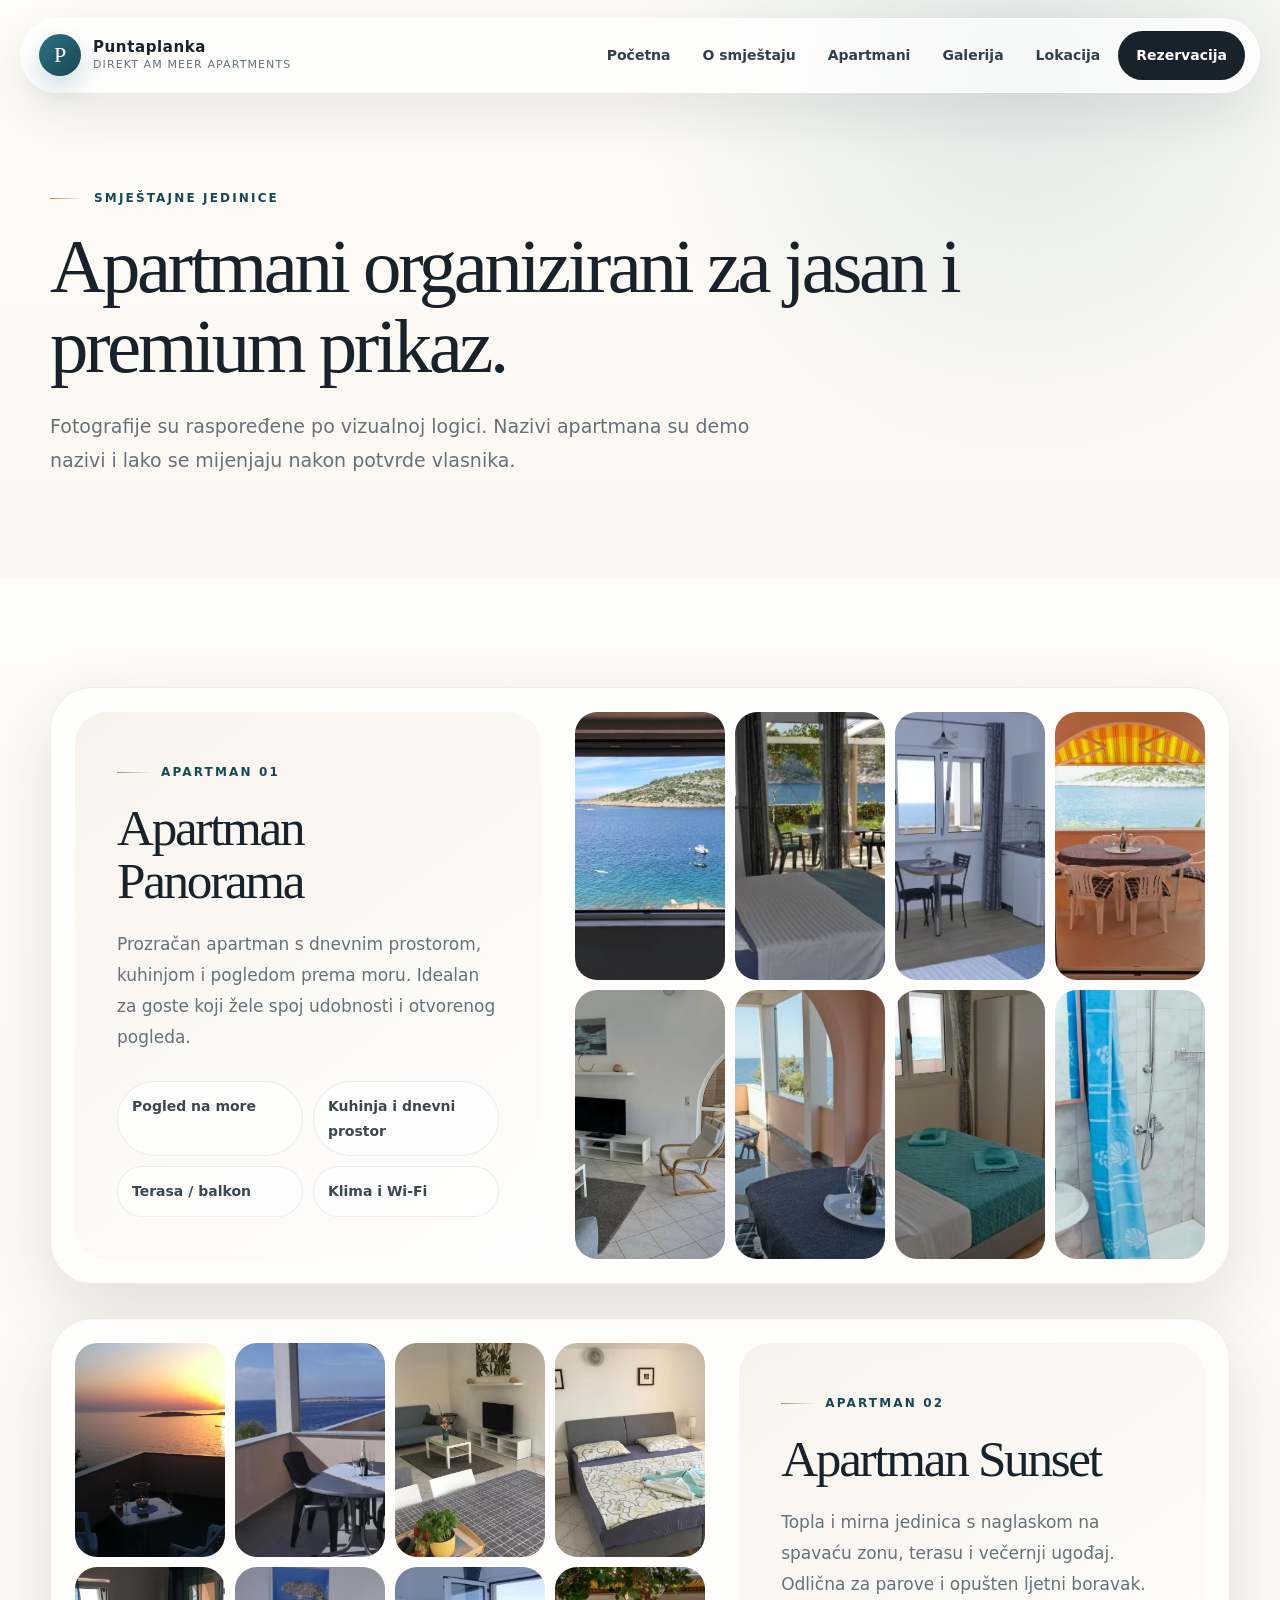
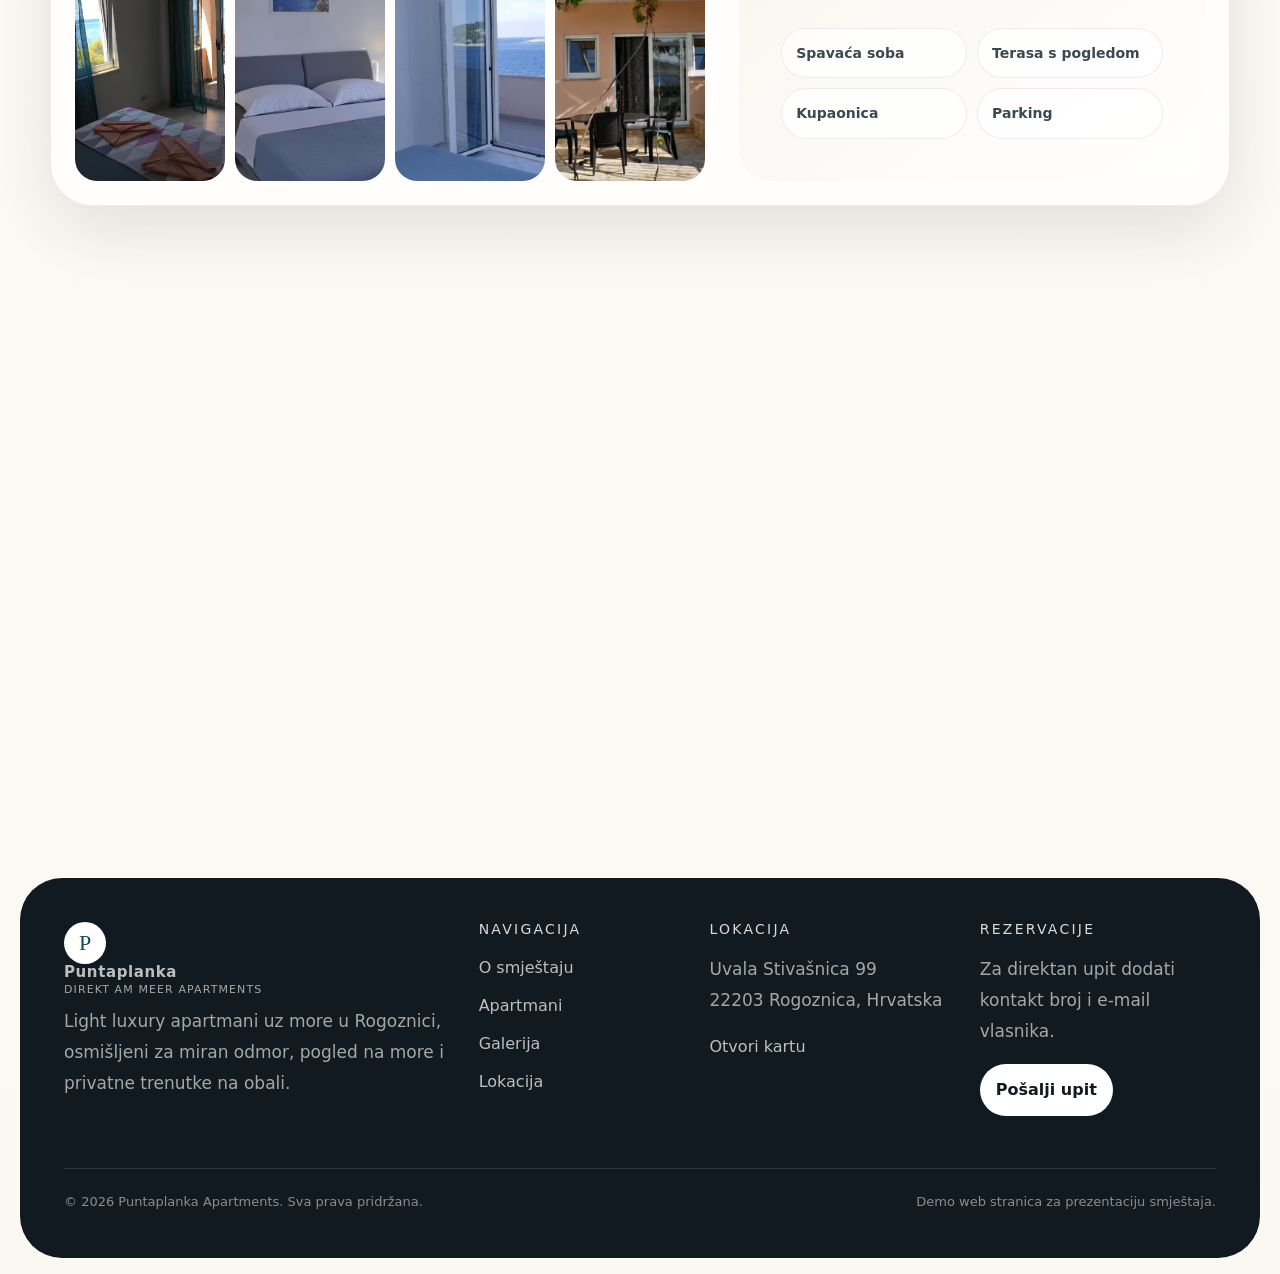
==== apartmani.html @ a72c37ad "1" ====
<!DOCTYPE html>
<html lang="hr">
<head>
  <meta charset="UTF-8">
  <meta name="viewport" content="width=device-width, initial-scale=1.0, maximum-scale=5.0">
  <title>Apartmani | Direkt am Meer-Apartments Puntaplanka</title>
  <meta name="description" content="Pregled apartmana i studija uz more u Rogoznici, s kuhinjom, terasom, klimom, Wi-Fi-jem i pogledom na Jadran.">
  <meta name="theme-color" content="#f7f3eb">
  <meta property="og:title" content="Apartmani | Direkt am Meer-Apartments Puntaplanka">
  <meta property="og:description" content="Pregled apartmana i studija uz more u Rogoznici, s kuhinjom, terasom, klimom, Wi-Fi-jem i pogledom na Jadran.">
  <meta property="og:type" content="website">
  <meta property="og:image" content="assets/images/hero-placeholder.avif">
  <link rel="preload" href="assets/images/hero-placeholder.avif" as="image">
  <link rel="stylesheet" href="assets/css/style.css">
  <script type="application/ld+json">
  {
    "@context": "https://schema.org",
    "@type": "LodgingBusiness",
    "name": "Direkt am Meer-Apartments Puntaplanka",
    "address": {
      "@type": "PostalAddress",
      "streetAddress": "Uvala Stivasnica 99",
      "addressLocality": "Rogoznica",
      "postalCode": "22203",
      "addressCountry": "HR"
    },
    "amenityFeature": [
      {"@type":"LocationFeatureSpecification","name":"Private beach area","value":true},
      {"@type":"LocationFeatureSpecification","name":"Free Wi-Fi","value":true},
      {"@type":"LocationFeatureSpecification","name":"Free parking","value":true},
      {"@type":"LocationFeatureSpecification","name":"Air conditioning","value":true},
      {"@type":"LocationFeatureSpecification","name":"Sea view","value":true}
    ]
  }
  </script>
</head>
<body>

<header class="site-header" id="top">
  <a class="brand" href="index.html" aria-label="Puntaplanka početna">
    <span class="brand-mark">P</span>
    <span><strong>Puntaplanka</strong><small>Direkt am Meer Apartments</small></span>
  </a>
  <button class="nav-toggle" aria-label="Otvori izbornik" aria-expanded="false"><span></span><span></span><span></span></button>
  <nav class="site-nav" aria-label="Glavna navigacija">
    <a href="index.html">Početna</a>
    <a href="o-smjestaju.html">O smještaju</a>
    <a href="apartmani.html">Apartmani</a>
    <a href="galerija.html">Galerija</a>
    <a href="lokacija.html">Lokacija</a>
    <a class="nav-cta" href="kontakt.html">Rezervacija</a>
  </nav>
</header>

<main class="inner-page">
  <section class="page-hero compact">
    <div>
      <span class="eyebrow reveal">Smještajne jedinice</span>
      <h1 class="reveal">Apartmani organizirani za jasan i premium prikaz.</h1>
      <p class="reveal">Fotografije su raspoređene po vizualnoj logici. Nazivi apartmana su demo nazivi i lako se mijenjaju nakon potvrde vlasnika.</p>
    </div>
  </section>
  <section class="section apartments-list">
    <article class="apartment-block reveal">
      <div class="apartment-copy">
        <span class="eyebrow">Apartman 01</span>
        <h2>Apartman Panorama</h2>
        <p>Prozračan apartman s dnevnim prostorom, kuhinjom i pogledom prema moru. Idealan za goste koji žele spoj udobnosti i otvorenog pogleda.</p>
        <ul><li>Pogled na more</li><li>Kuhinja i dnevni prostor</li><li>Terasa / balkon</li><li>Klima i Wi‑Fi</li></ul>
      </div>
      <div class="apartment-gallery">
        <button class="gallery-item reveal" data-filter="eksterijer" data-src="assets/images/1_converted.avif" aria-label="Otvori fotografiju 1">
            <img src="assets/images/1_converted.avif" alt="Direkt am Meer Apartments Puntaplanka fotografija 1" loading="lazy">
            <span>Pogled i okruženje</span>
        </button>
<button class="gallery-item reveal" data-filter="spavaca" data-src="assets/images/2_converted.avif" aria-label="Otvori fotografiju 2">
            <img src="assets/images/2_converted.avif" alt="Direkt am Meer Apartments Puntaplanka fotografija 2" loading="lazy">
            <span>Interijer apartmana</span>
        </button>
<button class="gallery-item reveal" data-filter="kuhinja" data-src="assets/images/3_converted.avif" aria-label="Otvori fotografiju 3">
            <img src="assets/images/3_converted.avif" alt="Direkt am Meer Apartments Puntaplanka fotografija 3" loading="lazy">
            <span>Interijer apartmana</span>
        </button>
<button class="gallery-item reveal" data-filter="dnevni" data-src="assets/images/4_converted.avif" aria-label="Otvori fotografiju 4">
            <img src="assets/images/4_converted.avif" alt="Direkt am Meer Apartments Puntaplanka fotografija 4" loading="lazy">
            <span>Interijer apartmana</span>
        </button>
<button class="gallery-item reveal" data-filter="spavaca" data-src="assets/images/5_converted.avif" aria-label="Otvori fotografiju 5">
            <img src="assets/images/5_converted.avif" alt="Direkt am Meer Apartments Puntaplanka fotografija 5" loading="lazy">
            <span>Interijer apartmana</span>
        </button>
<button class="gallery-item reveal" data-filter="dnevni" data-src="assets/images/6_converted.avif" aria-label="Otvori fotografiju 6">
            <img src="assets/images/6_converted.avif" alt="Direkt am Meer Apartments Puntaplanka fotografija 6" loading="lazy">
            <span>Interijer apartmana</span>
        </button>
<button class="gallery-item reveal" data-filter="spavaca" data-src="assets/images/7_converted.avif" aria-label="Otvori fotografiju 7">
            <img src="assets/images/7_converted.avif" alt="Direkt am Meer Apartments Puntaplanka fotografija 7" loading="lazy">
            <span>Interijer apartmana</span>
        </button>
<button class="gallery-item reveal" data-filter="kupaonica" data-src="assets/images/8_converted.avif" aria-label="Otvori fotografiju 8">
            <img src="assets/images/8_converted.avif" alt="Direkt am Meer Apartments Puntaplanka fotografija 8" loading="lazy">
            <span>Kupaonica</span>
        </button>
      </div>
    </article>
    <article class="apartment-block reverse reveal">
      <div class="apartment-copy">
        <span class="eyebrow">Apartman 02</span>
        <h2>Apartman Sunset</h2>
        <p>Topla i mirna jedinica s naglaskom na spavaću zonu, terasu i večernji ugođaj. Odlična za parove i opušten ljetni boravak.</p>
        <ul><li>Spavaća soba</li><li>Terasa s pogledom</li><li>Kupaonica</li><li>Parking</li></ul>
      </div>
      <div class="apartment-gallery">
        <button class="gallery-item reveal" data-filter="eksterijer" data-src="assets/images/22_converted.avif" aria-label="Otvori fotografiju 22">
            <img src="assets/images/22_converted.avif" alt="Direkt am Meer Apartments Puntaplanka fotografija 22" loading="lazy">
            <span>Pogled i okruženje</span>
        </button>
<button class="gallery-item reveal" data-filter="eksterijer" data-src="assets/images/23_converted.avif" aria-label="Otvori fotografiju 23">
            <img src="assets/images/23_converted.avif" alt="Direkt am Meer Apartments Puntaplanka fotografija 23" loading="lazy">
            <span>Pogled i okruženje</span>
        </button>
<button class="gallery-item reveal" data-filter="dnevni" data-src="assets/images/27_converted.avif" aria-label="Otvori fotografiju 27">
            <img src="assets/images/27_converted.avif" alt="Direkt am Meer Apartments Puntaplanka fotografija 27" loading="lazy">
            <span>Interijer apartmana</span>
        </button>
<button class="gallery-item reveal" data-filter="spavaca" data-src="assets/images/28_converted.avif" aria-label="Otvori fotografiju 28">
            <img src="assets/images/28_converted.avif" alt="Direkt am Meer Apartments Puntaplanka fotografija 28" loading="lazy">
            <span>Interijer apartmana</span>
        </button>
<button class="gallery-item reveal" data-filter="spavaca" data-src="assets/images/29_converted.avif" aria-label="Otvori fotografiju 29">
            <img src="assets/images/29_converted.avif" alt="Direkt am Meer Apartments Puntaplanka fotografija 29" loading="lazy">
            <span>Interijer apartmana</span>
        </button>
<button class="gallery-item reveal" data-filter="spavaca" data-src="assets/images/30_converted.avif" aria-label="Otvori fotografiju 30">
            <img src="assets/images/30_converted.avif" alt="Direkt am Meer Apartments Puntaplanka fotografija 30" loading="lazy">
            <span>Interijer apartmana</span>
        </button>
<button class="gallery-item reveal" data-filter="spavaca" data-src="assets/images/31_converted.avif" aria-label="Otvori fotografiju 31">
            <img src="assets/images/31_converted.avif" alt="Direkt am Meer Apartments Puntaplanka fotografija 31" loading="lazy">
            <span>Interijer apartmana</span>
        </button>
<button class="gallery-item reveal" data-filter="eksterijer" data-src="assets/images/32_converted.avif" aria-label="Otvori fotografiju 32">
            <img src="assets/images/32_converted.avif" alt="Direkt am Meer Apartments Puntaplanka fotografija 32" loading="lazy">
            <span>Pogled i okruženje</span>
        </button>
      </div>
    </article>
    <article class="apartment-block reveal">
      <div class="apartment-copy">
        <span class="eyebrow">Apartman 03</span>
        <h2>Studio Sea View</h2>
        <p>Kompaktniji studio s morskim detaljima, ugodnim interijerom i praktičnim sadržajima za kraći ili dulji boravak.</p>
        <ul><li>Kuhinja</li><li>Kupaonica</li><li>Balkon / terasa</li><li>Blizina mora</li></ul>
      </div>
      <div class="apartment-gallery">
        <button class="gallery-item reveal" data-filter="kuhinja" data-src="assets/images/37_converted.avif" aria-label="Otvori fotografiju 37">
            <img src="assets/images/37_converted.avif" alt="Direkt am Meer Apartments Puntaplanka fotografija 37" loading="lazy">
            <span>Interijer apartmana</span>
        </button>
<button class="gallery-item reveal" data-filter="eksterijer" data-src="assets/images/38_converted.avif" aria-label="Otvori fotografiju 38">
            <img src="assets/images/38_converted.avif" alt="Direkt am Meer Apartments Puntaplanka fotografija 38" loading="lazy">
            <span>Pogled i okruženje</span>
        </button>
<button class="gallery-item reveal" data-filter="kupaonica" data-src="assets/images/39_converted.avif" aria-label="Otvori fotografiju 39">
            <img src="assets/images/39_converted.avif" alt="Direkt am Meer Apartments Puntaplanka fotografija 39" loading="lazy">
            <span>Kupaonica</span>
        </button>
<button class="gallery-item reveal" data-filter="dnevni" data-src="assets/images/40_converted.avif" aria-label="Otvori fotografiju 40">
            <img src="assets/images/40_converted.avif" alt="Direkt am Meer Apartments Puntaplanka fotografija 40" loading="lazy">
            <span>Interijer apartmana</span>
        </button>
<button class="gallery-item reveal" data-filter="spavaca" data-src="assets/images/41_converted.avif" aria-label="Otvori fotografiju 41">
            <img src="assets/images/41_converted.avif" alt="Direkt am Meer Apartments Puntaplanka fotografija 41" loading="lazy">
            <span>Interijer apartmana</span>
        </button>
<button class="gallery-item reveal" data-filter="spavaca" data-src="assets/images/42_converted.avif" aria-label="Otvori fotografiju 42">
            <img src="assets/images/42_converted.avif" alt="Direkt am Meer Apartments Puntaplanka fotografija 42" loading="lazy">
            <span>Interijer apartmana</span>
        </button>
<button class="gallery-item reveal" data-filter="spavaca" data-src="assets/images/43_converted.avif" aria-label="Otvori fotografiju 43">
            <img src="assets/images/43_converted.avif" alt="Direkt am Meer Apartments Puntaplanka fotografija 43" loading="lazy">
            <span>Interijer apartmana</span>
        </button>
<button class="gallery-item reveal" data-filter="kupaonica" data-src="assets/images/44_converted.avif" aria-label="Otvori fotografiju 44">
            <img src="assets/images/44_converted.avif" alt="Direkt am Meer Apartments Puntaplanka fotografija 44" loading="lazy">
            <span>Kupaonica</span>
        </button>
      </div>
    </article>
  </section>
</main>

<footer class="footer">
  <div class="footer-grid">
    <div>
      <a class="brand footer-brand" href="index.html">
        <span class="brand-mark">P</span>
        <span><strong>Puntaplanka</strong><small>Direkt am Meer Apartments</small></span>
      </a>
      <p>Light luxury apartmani uz more u Rogoznici, osmišljeni za miran odmor, pogled na more i privatne trenutke na obali.</p>
    </div>
    <div>
      <h3>Navigacija</h3>
      <a href="o-smjestaju.html">O smještaju</a>
      <a href="apartmani.html">Apartmani</a>
      <a href="galerija.html">Galerija</a>
      <a href="lokacija.html">Lokacija</a>
    </div>
    <div>
      <h3>Lokacija</h3>
      <p>Uvala Stivašnica 99<br>22203 Rogoznica, Hrvatska</p>
      <a href="https://www.google.com/maps/search/?api=1&query=Uvala+Stivasnica+99+Rogoznica+Croatia" target="_blank" rel="noopener">Otvori kartu</a>
    </div>
    <div>
      <h3>Rezervacije</h3>
      <p>Za direktan upit dodati kontakt broj i e-mail vlasnika.</p>
      <a class="footer-button" href="kontakt.html">Pošalji upit</a>
    </div>
  </div>
  <div class="footer-bottom">
    <span>© 2026 Puntaplanka Apartments. Sva prava pridržana.</span>
    <span>Demo web stranica za prezentaciju smještaja.</span>
  </div>
</footer>
<div class="lightbox" aria-hidden="true">
  <button class="lightbox-close" aria-label="Zatvori galeriju">×</button>
  <img src="" alt="Uvećana fotografija">
</div>
<script src="assets/js/main.js"></script>
</body>
</html>
---- assets/css/style.css ----
:root{
  --bg:#fbf8f2;
  --bg-soft:#f4eee4;
  --paper:#ffffff;
  --paper-2:#fffaf3;
  --ink:#18222b;
  --muted:#66717a;
  --line:rgba(24,34,43,.12);
  --sea:#2f7182;
  --sea-dark:#164856;
  --sand:#d8c2a2;
  --gold:#b08b57;
  --shadow:0 24px 70px rgba(24,34,43,.12);
  --radius:28px;
  --radius-lg:42px;
  --max:1180px;
}
*{box-sizing:border-box}
html{scroll-behavior:smooth}
body{
  margin:0;
  font-family:Inter, ui-sans-serif, system-ui, -apple-system, BlinkMacSystemFont, "Segoe UI", sans-serif;
  color:var(--ink);
  background:
    radial-gradient(circle at 10% 0%, rgba(47,113,130,.10), transparent 32rem),
    linear-gradient(180deg,#fffdf8 0%,var(--bg) 100%);
  line-height:1.75;
  overflow-x:hidden;
}
img{display:block;max-width:100%}
a{color:inherit;text-decoration:none}
button,input,textarea{font:inherit}
::selection{background:rgba(47,113,130,.18)}
.site-header{
  position:fixed;
  top:18px;
  left:50%;
  transform:translateX(-50%);
  z-index:1000;
  width:min(calc(100% - 32px),1240px);
  display:flex;
  align-items:center;
  justify-content:space-between;
  gap:24px;
  padding:12px 14px 12px 18px;
  border:1px solid rgba(255,255,255,.62);
  background:rgba(255,255,255,.70);
  backdrop-filter:blur(22px);
  -webkit-backdrop-filter:blur(22px);
  box-shadow:0 18px 60px rgba(24,34,43,.10);
  border-radius:999px;
  transition:.3s ease;
}
.site-header.scrolled{
  top:10px;
  background:rgba(255,255,255,.88);
  border-color:rgba(24,34,43,.08);
}
.brand{
  display:flex;
  align-items:center;
  gap:12px;
  min-width:max-content;
}
.brand-mark{
  width:42px;
  height:42px;
  display:grid;
  place-items:center;
  border-radius:50%;
  background:linear-gradient(135deg,var(--sea),var(--sea-dark));
  color:white;
  font-family:Georgia,serif;
  font-size:22px;
  box-shadow:0 12px 28px rgba(47,113,130,.26);
}
.brand strong{
  display:block;
  font-size:15px;
  letter-spacing:.04em;
  line-height:1.1;
}
.brand small{
  display:block;
  color:var(--muted);
  font-size:11px;
  letter-spacing:.10em;
  text-transform:uppercase;
  line-height:1.2;
  margin-top:3px;
}
.site-nav{
  display:flex;
  align-items:center;
  justify-content:flex-end;
  gap:4px;
}
.site-nav a{
  color:#31404b;
  font-size:14px;
  font-weight:650;
  padding:12px 14px;
  border-radius:999px;
  transition:.25s ease;
}
.site-nav a:hover{background:rgba(47,113,130,.08);color:var(--sea-dark)}
.site-nav .nav-cta{
  background:var(--ink);
  color:white;
  padding-inline:18px;
}
.site-nav .nav-cta:hover{background:var(--sea-dark);color:white}
.nav-toggle{
  display:none;
  border:0;
  background:transparent;
  width:44px;
  height:44px;
  place-items:center;
  cursor:pointer;
}
.nav-toggle span{
  display:block;
  width:24px;
  height:2px;
  background:var(--ink);
  margin:4px 0;
  border-radius:2px;
  transition:.25s ease;
}
.hero{
  min-height:100svh;
  position:relative;
  display:grid;
  align-items:center;
  padding:160px max(22px,calc((100vw - var(--max))/2)) 90px;
  overflow:hidden;
  isolation:isolate;
}
.hero-media{
  position:absolute;
  inset:0;
  z-index:-2;
}
.hero-media img{
  width:100%;
  height:100%;
  object-fit:cover;
  transform:scale(1.02);
}
.hero-overlay{
  position:absolute;
  inset:0;
  background:
    linear-gradient(90deg,rgba(255,253,248,.90) 0%, rgba(255,253,248,.74) 33%, rgba(255,253,248,.20) 68%, rgba(255,253,248,.08) 100%),
    linear-gradient(180deg,rgba(255,253,248,.25) 0%, rgba(251,248,242,.82) 92%);
}
.hero-content{
  width:min(720px,100%);
  padding-top:40px;
}
.eyebrow{
  display:inline-flex;
  align-items:center;
  gap:10px;
  margin-bottom:18px;
  color:var(--sea-dark);
  font-size:12px;
  font-weight:800;
  letter-spacing:.18em;
  text-transform:uppercase;
}
.eyebrow:before{
  content:"";
  width:34px;
  height:1px;
  background:linear-gradient(90deg,var(--gold),transparent);
}
h1,h2,h3,p{margin-top:0}
h1,h2,h3{
  font-family:Georgia, "Times New Roman", serif;
  font-weight:500;
  letter-spacing:-.045em;
  line-height:1.04;
}
h1{
  font-size:clamp(48px,7.2vw,104px);
  margin-bottom:28px;
  max-width:930px;
}
h2{
  font-size:clamp(36px,4.4vw,66px);
  margin-bottom:22px;
}
h3{
  font-size:clamp(24px,2.4vw,34px);
  margin-bottom:12px;
}
p{color:var(--muted);font-size:17px;line-height:1.82}
.hero-content p{
  max-width:620px;
  font-size:19px;
  color:#4b5861;
}
.hero-actions{
  display:flex;
  flex-wrap:wrap;
  gap:14px;
  margin-top:34px;
}
.btn{
  display:inline-flex;
  align-items:center;
  justify-content:center;
  min-height:52px;
  padding:14px 24px;
  border-radius:999px;
  font-size:14px;
  font-weight:800;
  letter-spacing:.03em;
  border:1px solid transparent;
  cursor:pointer;
  transition:.28s ease;
  white-space:nowrap;
}
.btn-primary{
  color:#fff;
  background:linear-gradient(135deg,var(--sea),var(--sea-dark));
  box-shadow:0 18px 42px rgba(47,113,130,.25);
}
.btn-primary:hover{transform:translateY(-3px);box-shadow:0 22px 52px rgba(47,113,130,.32)}
.btn-glass{
  color:var(--ink);
  background:rgba(255,255,255,.72);
  border-color:rgba(24,34,43,.12);
  backdrop-filter:blur(16px);
}
.btn-glass:hover,.btn-outline:hover{background:white;transform:translateY(-3px)}
.btn-dark{background:var(--ink);color:white;box-shadow:0 18px 40px rgba(24,34,43,.16)}
.btn-dark:hover{background:var(--sea-dark);transform:translateY(-3px)}
.btn-outline{background:transparent;border-color:rgba(24,34,43,.18);color:var(--ink)}
.hero-card{
  position:absolute;
  right:max(22px,calc((100vw - var(--max))/2));
  bottom:70px;
  width:min(360px,calc(100% - 44px));
  padding:22px 24px;
  border-radius:26px;
  background:rgba(255,255,255,.70);
  backdrop-filter:blur(22px);
  border:1px solid rgba(255,255,255,.68);
  box-shadow:var(--shadow);
}
.hero-card strong{display:block;font-family:Georgia,serif;font-size:28px;line-height:1.1;margin-bottom:8px}
.hero-card span{color:var(--muted);font-size:14px}
.section{
  width:min(var(--max),calc(100% - 44px));
  margin:0 auto;
  padding:110px 0;
}
.inner-page .section:first-of-type{padding-top:92px}
.page-hero{
  padding:180px max(22px,calc((100vw - var(--max))/2)) 80px;
  background:
    radial-gradient(circle at 80% 10%, rgba(47,113,130,.14), transparent 25rem),
    linear-gradient(180deg,#fffdf8 0%, var(--bg) 100%);
}
.page-hero.compact{
  min-height:470px;
  display:flex;
  align-items:flex-end;
}
.page-hero h1{font-size:clamp(46px,6vw,84px);max-width:980px;margin-bottom:22px}
.page-hero p{font-size:19px;max-width:720px}
.intro-split,.apart-preview,.location-grid,.contact-grid,.story-grid{
  display:grid;
  grid-template-columns:1fr 1fr;
  gap:64px;
  align-items:center;
}
.section-copy p{max-width:610px}
.text-link{
  display:inline-flex;
  align-items:center;
  gap:10px;
  margin-top:10px;
  font-weight:850;
  color:var(--sea-dark);
}
.text-link:after{content:"→";transition:.25s ease}
.text-link:hover:after{transform:translateX(6px)}
.feature-panel{
  border-radius:var(--radius-lg);
  padding:18px;
  background:linear-gradient(145deg,rgba(255,255,255,.92),rgba(244,238,228,.72));
  box-shadow:var(--shadow);
  border:1px solid rgba(255,255,255,.8);
}
.feature-panel div{
  padding:30px;
  border-radius:28px;
  background:rgba(255,255,255,.58);
  border:1px solid var(--line);
}
.feature-panel div + div{margin-top:12px}
.feature-panel span{
  color:var(--gold);
  font-family:Georgia,serif;
  font-size:28px;
}
.feature-panel strong{display:block;margin:10px 0 6px;font-size:20px}
.feature-panel p{font-size:15px;margin-bottom:0}
.section-head{
  display:flex;
  align-items:flex-end;
  justify-content:space-between;
  gap:40px;
  margin-bottom:42px;
}
.section-head h2{max-width:720px;margin-bottom:0}
.section-head p{max-width:430px;margin-bottom:0}
.showcase-grid{
  display:grid;
  grid-template-columns:1.2fr .8fr .8fr;
  grid-auto-rows:260px;
  gap:18px;
}
.showcase-large{
  grid-row:span 2;
}
.showcase-large,.showcase-card,.gallery-item{
  position:relative;
  overflow:hidden;
  border:0;
  padding:0;
  border-radius:var(--radius);
  background:var(--paper);
  cursor:pointer;
  box-shadow:0 18px 48px rgba(24,34,43,.10);
}
.showcase-large img,.showcase-card img,.gallery-item img{
  width:100%;
  height:100%;
  object-fit:cover;
  transition:transform .65s cubic-bezier(.2,.7,.2,1), filter .35s ease;
}
.showcase-large:hover img,.showcase-card:hover img,.gallery-item:hover img{transform:scale(1.055);filter:saturate(1.06)}
.showcase-large span,.showcase-card span,.gallery-item span{
  position:absolute;
  left:16px;
  bottom:16px;
  z-index:2;
  padding:9px 13px;
  border-radius:999px;
  background:rgba(255,255,255,.78);
  backdrop-filter:blur(16px);
  color:var(--ink);
  font-size:12px;
  font-weight:850;
}
.amenities{
  width:100%;
  padding-inline:max(22px,calc((100vw - var(--max))/2));
  background:linear-gradient(180deg,rgba(244,238,228,.72),rgba(255,255,255,.0));
}
.amenity-grid{
  display:grid;
  grid-template-columns:repeat(3,1fr);
  gap:18px;
}
.amenity-card{
  padding:34px;
  border-radius:var(--radius);
  background:rgba(255,255,255,.82);
  border:1px solid rgba(24,34,43,.08);
  box-shadow:0 16px 46px rgba(24,34,43,.07);
}
.amenity-card span{font-size:28px}
.amenity-card strong{display:block;margin:14px 0 8px;font-size:19px}
.amenity-card p{font-size:15px;margin:0}
.apart-preview{
  align-items:start;
}
.apart-preview-cards{
  display:grid;
  gap:18px;
}
.mini-apart{
  display:grid;
  grid-template-columns:190px 1fr;
  gap:22px;
  align-items:center;
  padding:14px;
  border-radius:32px;
  background:rgba(255,255,255,.78);
  border:1px solid rgba(24,34,43,.08);
  box-shadow:0 14px 42px rgba(24,34,43,.08);
}
.mini-apart img{width:190px;height:150px;object-fit:cover;border-radius:24px}
.mini-apart h3{font-size:27px;margin-bottom:4px}
.mini-apart p{font-size:15px;margin:0}
.cta-section{padding-top:40px}
.cta-box{
  position:relative;
  overflow:hidden;
  padding:72px;
  border-radius:var(--radius-lg);
  background:
    linear-gradient(135deg,rgba(22,72,86,.92),rgba(47,113,130,.82)),
    url('../images/12_converted.avif') center/cover;
  color:white;
  box-shadow:var(--shadow);
}
.cta-box:before{
  content:"";
  position:absolute;
  inset:0;
  background:linear-gradient(90deg,rgba(14,35,43,.72),rgba(14,35,43,.28));
}
.cta-box>*{position:relative;z-index:1}
.cta-box .eyebrow,.cta-box p{color:rgba(255,255,255,.78)}
.cta-box h2{max-width:750px}
.cta-box .btn-outline{color:white;border-color:rgba(255,255,255,.36)}
.story-image img,.wide-image img{
  width:100%;
  min-height:460px;
  object-fit:cover;
  border-radius:var(--radius-lg);
  box-shadow:var(--shadow);
}
.values-grid{
  display:grid;
  grid-template-columns:repeat(3,1fr);
  gap:18px;
}
.value-card{
  min-height:330px;
  padding:38px;
  border-radius:var(--radius-lg);
  background:linear-gradient(145deg,rgba(255,255,255,.90),rgba(244,238,228,.76));
  border:1px solid rgba(255,255,255,.9);
  box-shadow:0 18px 52px rgba(24,34,43,.08);
}
.value-card span{
  display:inline-flex;
  margin-bottom:42px;
  color:var(--sea-dark);
  font-weight:850;
  letter-spacing:.16em;
  text-transform:uppercase;
  font-size:12px;
}
.value-card h3{font-size:31px}
.value-card p{font-size:15px;margin:0}
.wide-image{
  position:relative;
  padding-top:40px;
}
.wide-image div{
  position:absolute;
  left:48px;
  bottom:48px;
  width:min(620px,calc(100% - 96px));
  padding:34px;
  border-radius:32px;
  background:rgba(255,255,255,.78);
  backdrop-filter:blur(18px);
  box-shadow:0 18px 52px rgba(24,34,43,.12);
}
.wide-image h2{font-size:clamp(30px,3.2vw,48px);margin-bottom:12px}
.wide-image p{margin:0}
.apartments-list{display:grid;gap:34px}
.apartment-block{
  display:grid;
  grid-template-columns:.85fr 1.15fr;
  gap:34px;
  align-items:stretch;
  padding:24px;
  border-radius:var(--radius-lg);
  background:rgba(255,255,255,.76);
  border:1px solid rgba(24,34,43,.08);
  box-shadow:var(--shadow);
}
.apartment-block.reverse{grid-template-columns:1.15fr .85fr}
.apartment-block.reverse .apartment-copy{order:2}
.apartment-copy{
  padding:42px;
  border-radius:32px;
  background:linear-gradient(145deg,rgba(244,238,228,.66),rgba(255,255,255,.72));
}
.apartment-copy h2{font-size:clamp(34px,4vw,56px)}
.apartment-copy ul{
  list-style:none;
  padding:0;
  margin:28px 0 0;
  display:grid;
  grid-template-columns:1fr 1fr;
  gap:10px;
}
.apartment-copy li{
  padding:12px 14px;
  border-radius:999px;
  background:rgba(255,255,255,.72);
  border:1px solid rgba(24,34,43,.08);
  color:#3b4850;
  font-size:14px;
  font-weight:750;
}
.apartment-gallery{
  display:grid;
  grid-template-columns:repeat(4,1fr);
  gap:10px;
}
.apartment-gallery .gallery-item{
  min-height:150px;
  border-radius:22px;
  box-shadow:none;
}
.apartment-gallery .gallery-item span{display:none}
.gallery-section{padding-top:70px}
.gallery-filter{
  display:flex;
  flex-wrap:wrap;
  gap:10px;
  margin-bottom:28px;
  position:sticky;
  top:92px;
  z-index:10;
  padding:12px;
  border-radius:999px;
  background:rgba(255,255,255,.76);
  backdrop-filter:blur(18px);
  border:1px solid rgba(24,34,43,.08);
  width:max-content;
  max-width:100%;
}
.gallery-filter button{
  border:0;
  background:transparent;
  padding:12px 16px;
  border-radius:999px;
  color:#43515a;
  font-size:14px;
  font-weight:800;
  cursor:pointer;
  transition:.25s ease;
}
.gallery-filter button.active,.gallery-filter button:hover{
  background:var(--sea-dark);
  color:white;
}
.masonry-gallery{
  column-count:3;
  column-gap:18px;
}
.masonry-gallery .gallery-item{
  display:block;
  width:100%;
  margin:0 0 18px;
  break-inside:avoid;
  min-height:unset;
}
.masonry-gallery .gallery-item img{
  height:auto;
  width:100%;
  aspect-ratio:auto;
}
.masonry-gallery .gallery-item.is-hidden{display:none}
.compact-gallery{
  grid-template-columns:repeat(4,1fr);
  grid-auto-rows:240px;
}
.location-copy{align-self:stretch}
.location-cards{
  display:grid;
  gap:12px;
  margin-top:28px;
}
.location-cards div{
  padding:20px;
  border-radius:24px;
  background:white;
  border:1px solid rgba(24,34,43,.08);
  box-shadow:0 12px 34px rgba(24,34,43,.06);
}
.location-cards strong{display:block;margin-bottom:4px}
.location-cards span{color:var(--muted)}
.map-card{
  overflow:hidden;
  min-height:560px;
  border-radius:var(--radius-lg);
  box-shadow:var(--shadow);
  border:10px solid rgba(255,255,255,.86);
  background:white;
}
.map-card iframe{width:100%;height:100%;border:0;display:block;min-height:560px}
.contact-panel,.contact-form{
  border-radius:var(--radius-lg);
  background:rgba(255,255,255,.82);
  border:1px solid rgba(24,34,43,.08);
  box-shadow:var(--shadow);
}
.contact-panel{padding:48px}
.contact-lines{
  display:grid;
  gap:12px;
  margin:28px 0 34px;
}
.contact-lines a,.contact-lines span{
  padding:16px 18px;
  border-radius:18px;
  background:var(--bg-soft);
  color:#2e3b44;
  font-weight:750;
}
.contact-form{
  padding:30px;
  display:grid;
  gap:18px;
}
.form-row{
  display:grid;
  grid-template-columns:1fr 1fr;
  gap:16px;
}
label{
  display:grid;
  gap:8px;
  color:#34414a;
  font-size:13px;
  font-weight:850;
  letter-spacing:.04em;
}
input,textarea{
  width:100%;
  border:1px solid rgba(24,34,43,.12);
  background:#fff;
  color:var(--ink);
  border-radius:18px;
  padding:15px 16px;
  outline:none;
  transition:.25s ease;
}
textarea{resize:vertical}
input:focus,textarea:focus{
  border-color:rgba(47,113,130,.46);
  box-shadow:0 0 0 4px rgba(47,113,130,.10);
}
.form-status{
  margin:0;
  font-size:14px;
  color:var(--sea-dark);
  font-weight:800;
}
.footer{
  width:min(1240px,calc(100% - 32px));
  margin:40px auto 16px;
  padding:44px;
  border-radius:var(--radius-lg);
  background:#111a21;
  color:white;
}
.footer-grid{
  display:grid;
  grid-template-columns:1.45fr .75fr .9fr .9fr;
  gap:34px;
}
.footer .brand-mark{background:white;color:var(--sea-dark);box-shadow:none}
.footer .brand small,.footer p{color:rgba(255,255,255,.62)}
.footer h3{
  font-family:inherit;
  font-size:14px;
  letter-spacing:.16em;
  text-transform:uppercase;
  margin-bottom:18px;
  color:rgba(255,255,255,.84);
}
.footer a{
  display:block;
  color:rgba(255,255,255,.72);
  margin-bottom:10px;
  transition:.25s ease;
}
.footer a:hover{color:white}
.footer-button{
  display:inline-flex!important;
  width:max-content;
  padding:12px 16px;
  border-radius:999px;
  background:white;
  color:#111a21!important;
  font-weight:850;
}
.footer-bottom{
  display:flex;
  align-items:center;
  justify-content:space-between;
  gap:20px;
  margin-top:42px;
  padding-top:22px;
  border-top:1px solid rgba(255,255,255,.12);
  color:rgba(255,255,255,.50);
  font-size:13px;
}
.lightbox{
  position:fixed;
  inset:0;
  z-index:2000;
  display:none;
  place-items:center;
  padding:28px;
  background:rgba(11,18,24,.86);
  backdrop-filter:blur(10px);
}
.lightbox.open{display:grid}
.lightbox img{
  max-width:min(1120px,94vw);
  max-height:86vh;
  object-fit:contain;
  border-radius:22px;
  box-shadow:0 30px 90px rgba(0,0,0,.45);
}
.lightbox-close{
  position:absolute;
  top:18px;
  right:22px;
  width:48px;
  height:48px;
  border:0;
  border-radius:50%;
  background:white;
  color:var(--ink);
  font-size:30px;
  line-height:1;
  cursor:pointer;
}
.reveal{
  opacity:0;
  transform:translateY(28px);
  transition:opacity .75s ease, transform .75s cubic-bezier(.2,.7,.2,1);
}
.reveal.in-view{
  opacity:1;
  transform:translateY(0);
}
@media (prefers-reduced-motion: reduce){
  *{scroll-behavior:auto!important;transition:none!important;animation:none!important}
  .reveal{opacity:1;transform:none}
}
@media (max-width:1000px){
  .site-header{border-radius:28px;align-items:flex-start}
  .nav-toggle{display:grid;margin-left:auto}
  .site-nav{
    position:absolute;
    top:66px;
    left:0;
    right:0;
    display:none;
    flex-direction:column;
    align-items:stretch;
    padding:14px;
    border-radius:28px;
    background:rgba(255,255,255,.94);
    box-shadow:0 18px 60px rgba(24,34,43,.12);
  }
  body.nav-open .site-nav{display:flex}
  body.nav-open .nav-toggle span:nth-child(1){transform:translateY(6px) rotate(45deg)}
  body.nav-open .nav-toggle span:nth-child(2){opacity:0}
  body.nav-open .nav-toggle span:nth-child(3){transform:translateY(-6px) rotate(-45deg)}
  .site-nav a{text-align:center}
  .hero{padding-top:140px;min-height:auto}
  .hero-card{position:relative;right:auto;bottom:auto;margin-top:40px}
  .intro-split,.apart-preview,.location-grid,.contact-grid,.story-grid{grid-template-columns:1fr;gap:34px}
  .section-head{display:block}
  .section-head p{margin-top:18px}
  .showcase-grid{grid-template-columns:1fr 1fr;grid-auto-rows:230px}
  .showcase-large{grid-column:1/-1;grid-row:span 1}
  .amenity-grid,.values-grid{grid-template-columns:1fr 1fr}
  .mini-apart{grid-template-columns:150px 1fr}
  .mini-apart img{width:150px;height:130px}
  .apartment-block,.apartment-block.reverse{grid-template-columns:1fr}
  .apartment-block.reverse .apartment-copy{order:0}
  .masonry-gallery{column-count:2}
  .compact-gallery{grid-template-columns:1fr 1fr}
  .footer-grid{grid-template-columns:1fr 1fr}
  .footer-bottom{display:block}
  .footer-bottom span{display:block;margin-top:8px}
}
@media (max-width:680px){
  body{line-height:1.72}
  .site-header{width:calc(100% - 22px);top:10px;padding:10px 12px}
  .brand small{display:none}
  .brand strong{font-size:14px}
  .brand-mark{width:38px;height:38px}
  .hero{padding:124px 20px 56px}
  .hero-overlay{
    background:
      linear-gradient(180deg,rgba(255,253,248,.72) 0%, rgba(255,253,248,.82) 44%, rgba(251,248,242,.98) 100%),
      linear-gradient(90deg,rgba(255,253,248,.80),rgba(255,253,248,.40));
  }
  h1{font-size:43px;line-height:1.04}
  h2{font-size:34px}
  p,.hero-content p,.page-hero p{font-size:16px}
  .hero-actions{flex-direction:column}
  .btn{width:100%}
  .hero-card{width:100%;padding:18px}
  .section{width:calc(100% - 32px);padding:72px 0}
  .page-hero{padding:142px 18px 56px;min-height:420px}
  .page-hero h1{font-size:40px}
  .showcase-grid,.compact-gallery{grid-template-columns:1fr;grid-auto-rows:230px}
  .amenity-grid,.values-grid{grid-template-columns:1fr}
  .amenity-card,.value-card{padding:26px}
  .mini-apart{grid-template-columns:1fr;padding:12px}
  .mini-apart img{width:100%;height:230px}
  .cta-box{padding:34px 24px}
  .story-image img,.wide-image img{min-height:340px}
  .wide-image div{
    position:relative;
    left:auto;
    bottom:auto;
    width:100%;
    margin-top:-72px;
    padding:24px;
  }
  .apartment-block{padding:14px;border-radius:32px}
  .apartment-copy{padding:26px;border-radius:26px}
  .apartment-copy ul{grid-template-columns:1fr}
  .apartment-gallery{grid-template-columns:1fr 1fr}
  .apartment-gallery .gallery-item{min-height:130px}
  .gallery-filter{
    position:static;
    width:100%;
    border-radius:24px;
  }
  .gallery-filter button{flex:1 1 auto}
  .masonry-gallery{column-count:1}
  .map-card,.map-card iframe{min-height:380px}
  .form-row{grid-template-columns:1fr}
  .contact-panel,.contact-form{padding:24px;border-radius:30px}
  .footer{padding:28px 22px;width:calc(100% - 22px);border-radius:32px}
  .footer-grid{grid-template-columns:1fr;gap:20px}
}
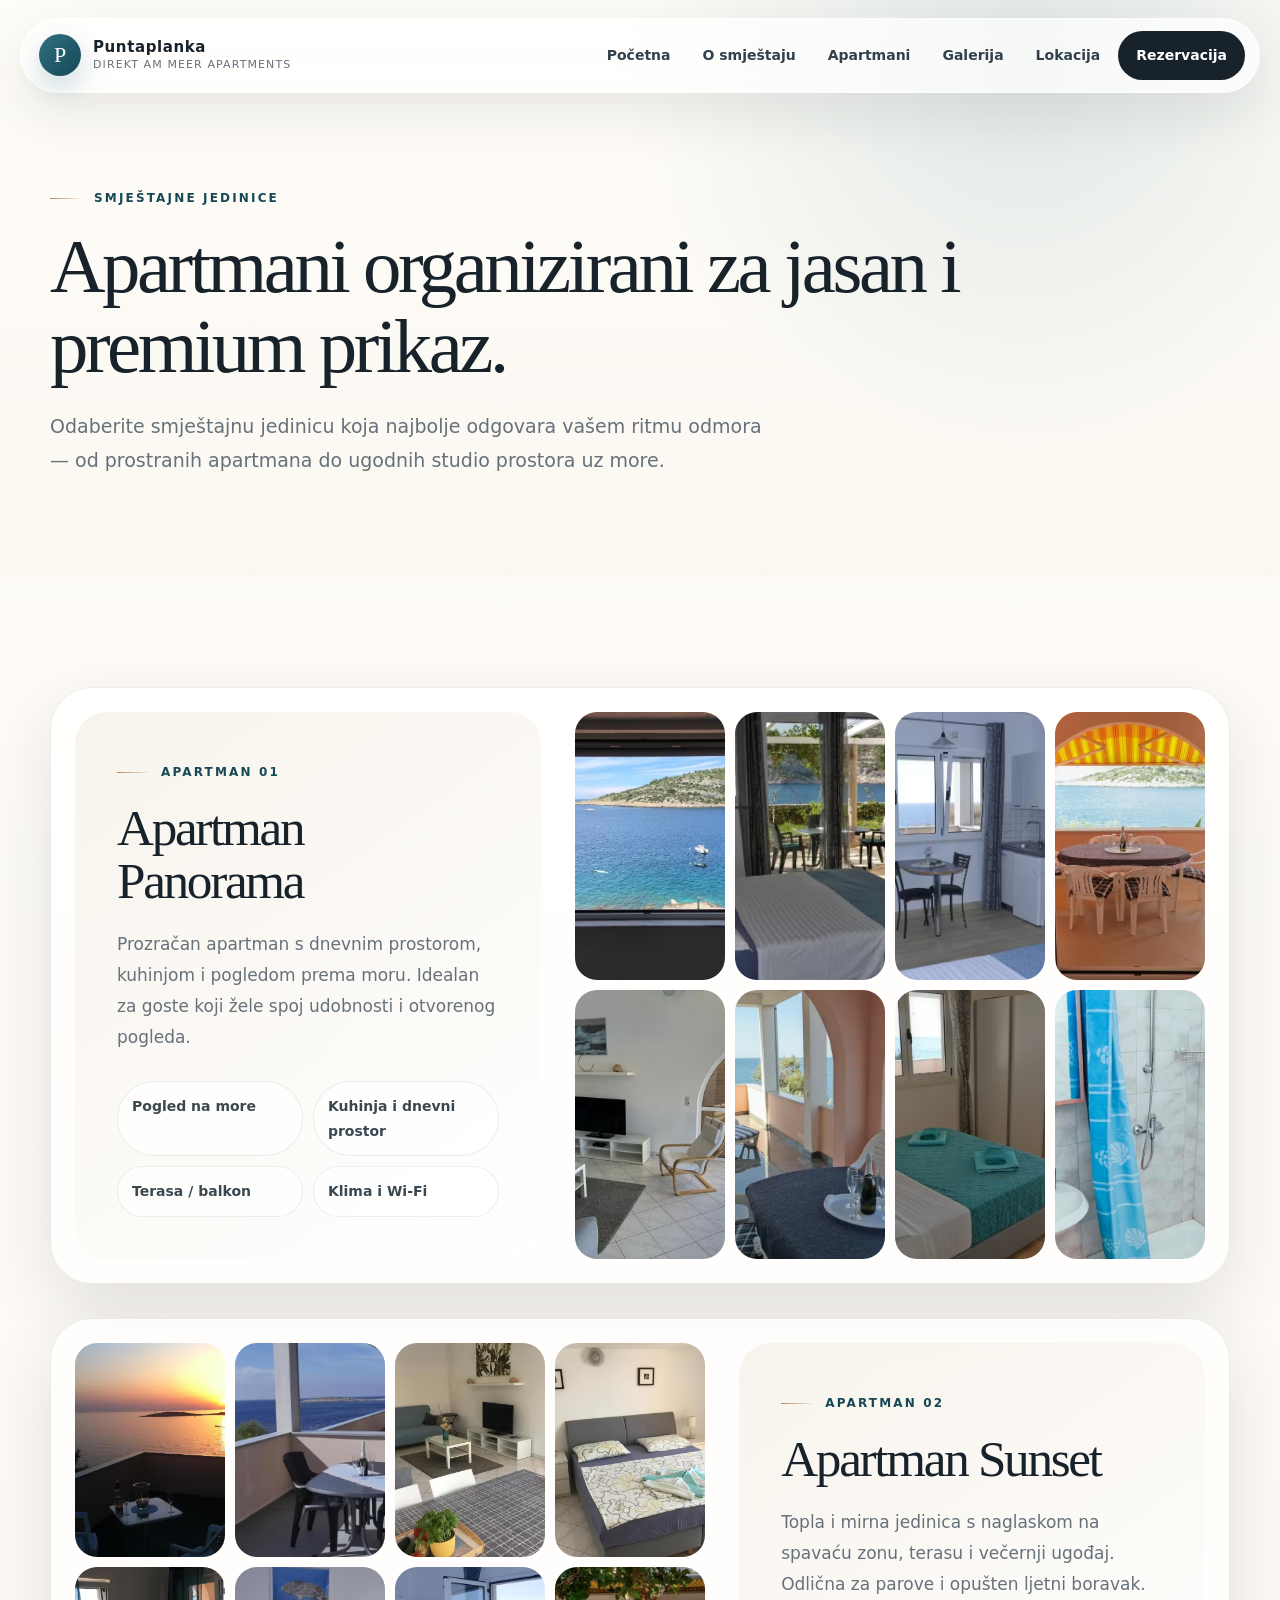
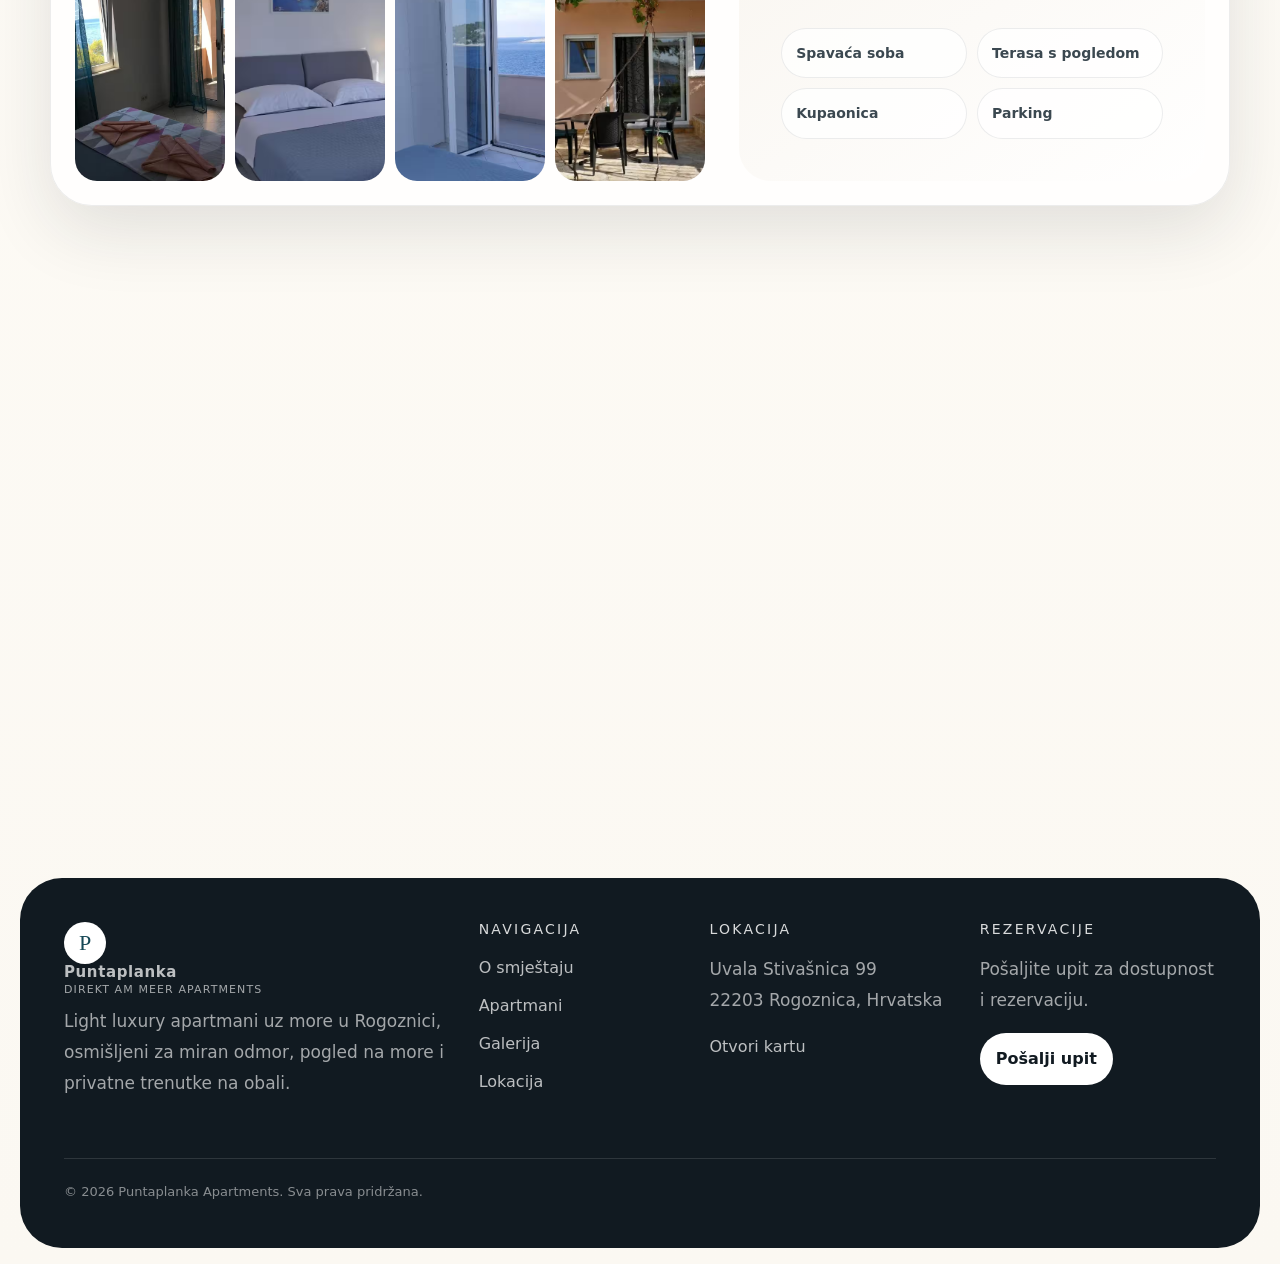
==== commit f0db4f9f: "2" ====
--- a/apartmani.html
+++ b/apartmani.html
@@ -57,7 +57,7 @@
     <div>
       <span class="eyebrow reveal">Smještajne jedinice</span>
       <h1 class="reveal">Apartmani organizirani za jasan i premium prikaz.</h1>
-      <p class="reveal">Fotografije su raspoređene po vizualnoj logici. Nazivi apartmana su demo nazivi i lako se mijenjaju nakon potvrde vlasnika.</p>
+      <p class="reveal">Odaberite smještajnu jedinicu koja najbolje odgovara vašem ritmu odmora — od prostranih apartmana do ugodnih studio prostora uz more.</p>
     </div>
   </section>
   <section class="section apartments-list">
@@ -213,13 +213,12 @@
     </div>
     <div>
       <h3>Rezervacije</h3>
-      <p>Za direktan upit dodati kontakt broj i e-mail vlasnika.</p>
+      <p>Pošaljite upit za dostupnost i rezervaciju.</p>
       <a class="footer-button" href="kontakt.html">Pošalji upit</a>
     </div>
   </div>
   <div class="footer-bottom">
     <span>© 2026 Puntaplanka Apartments. Sva prava pridržana.</span>
-    <span>Demo web stranica za prezentaciju smještaja.</span>
   </div>
 </footer>
 <div class="lightbox" aria-hidden="true">
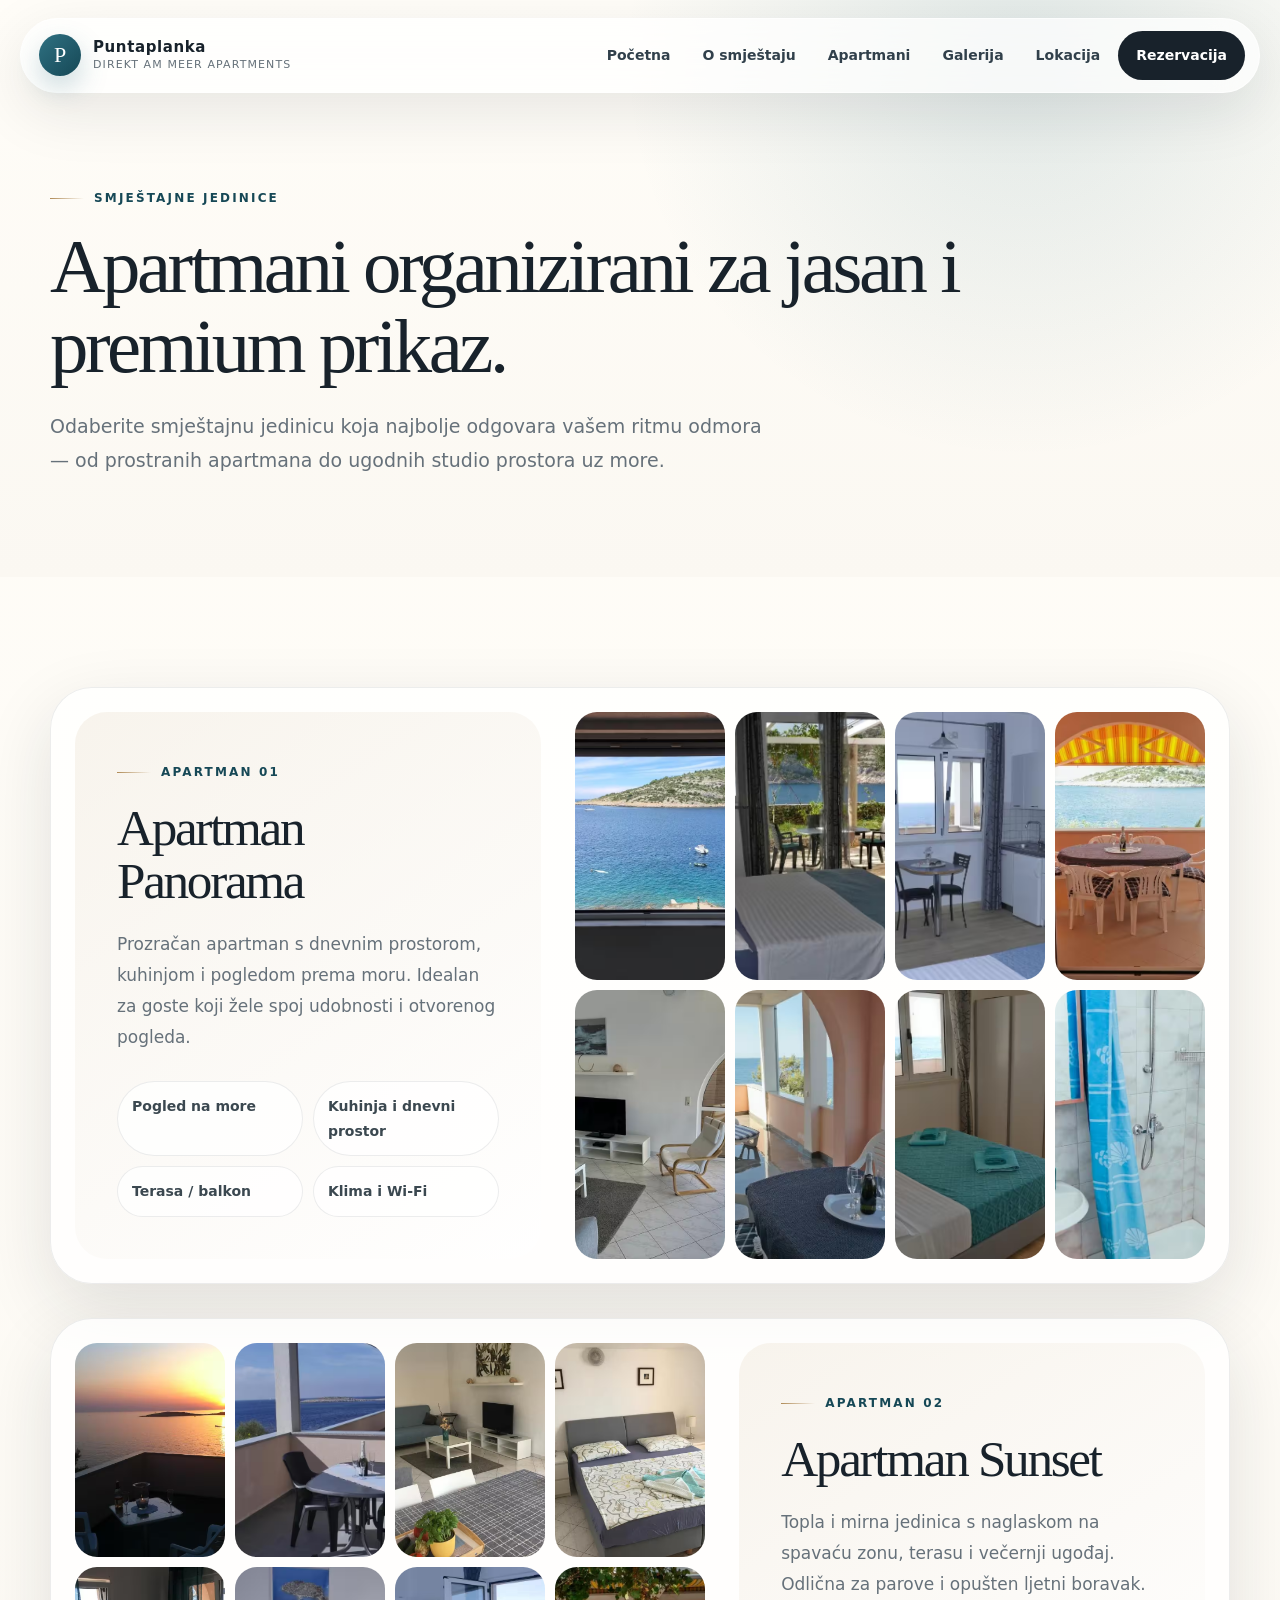
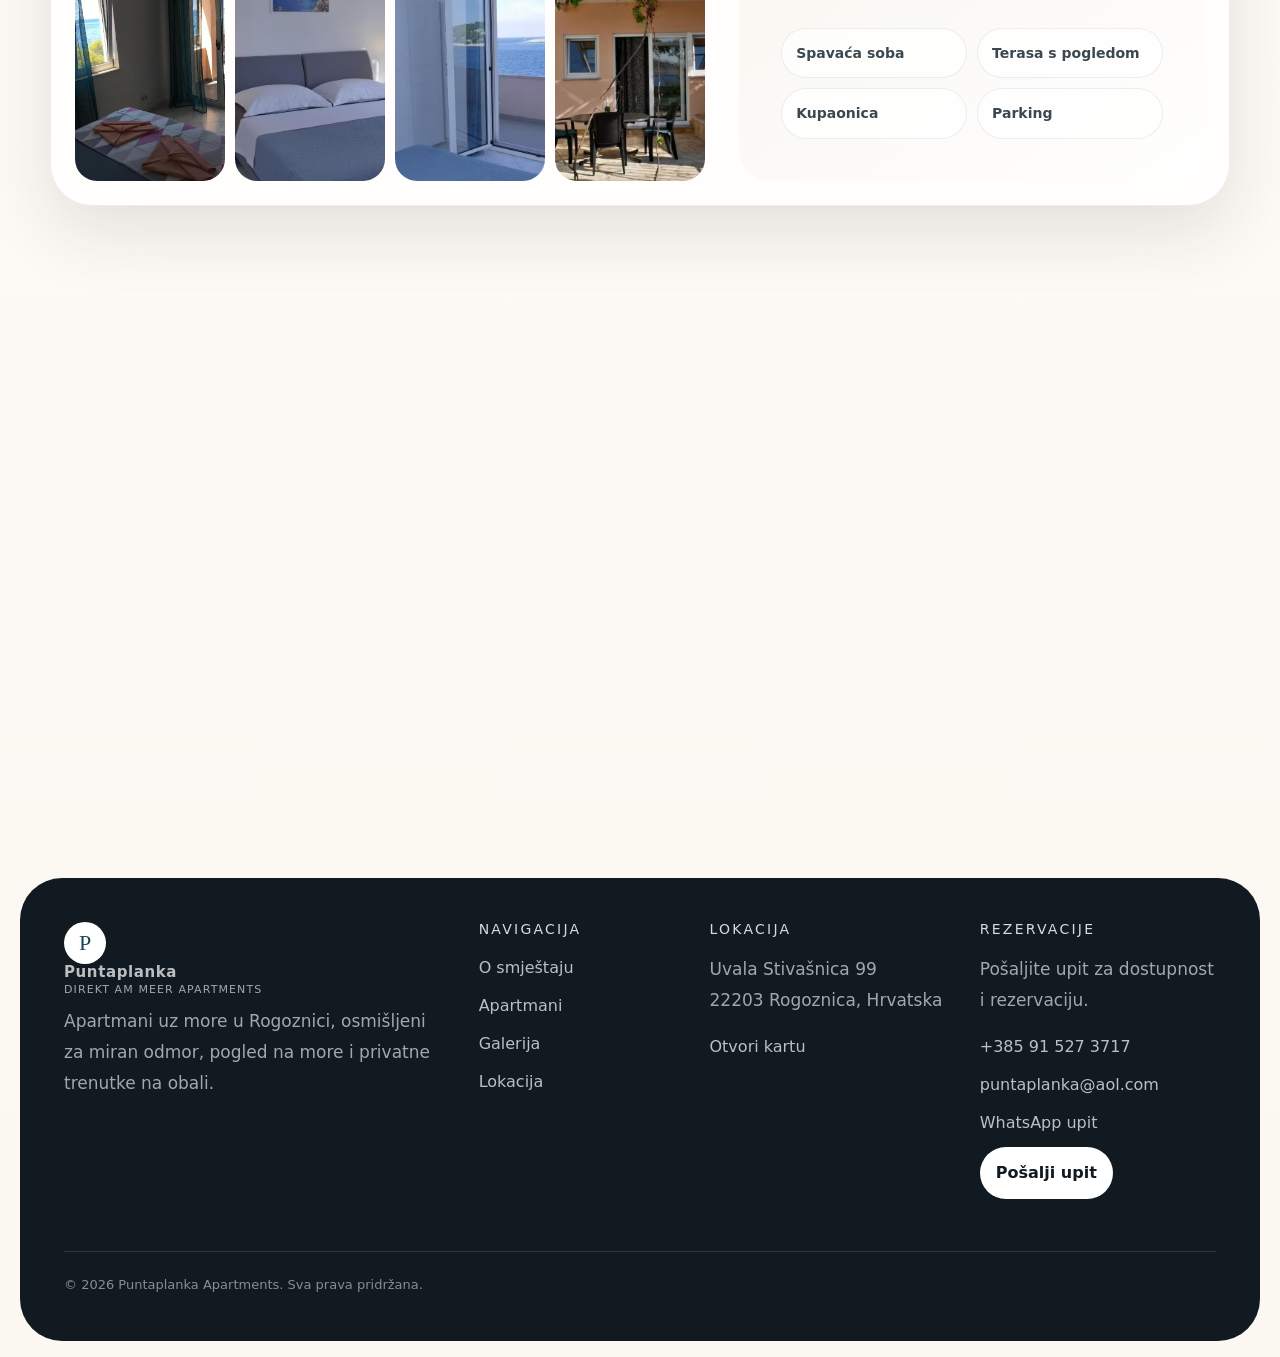
==== commit 59022c32: "6" ====
--- a/apartmani.html
+++ b/apartmani.html
@@ -17,6 +17,8 @@
     "@context": "https://schema.org",
     "@type": "LodgingBusiness",
     "name": "Direkt am Meer-Apartments Puntaplanka",
+    "email": "puntaplanka@aol.com",
+    "telephone": "+385915273717",
     "address": {
       "@type": "PostalAddress",
       "streetAddress": "Uvala Stivasnica 99",
@@ -197,7 +199,7 @@
         <span class="brand-mark">P</span>
         <span><strong>Puntaplanka</strong><small>Direkt am Meer Apartments</small></span>
       </a>
-      <p>Light luxury apartmani uz more u Rogoznici, osmišljeni za miran odmor, pogled na more i privatne trenutke na obali.</p>
+      <p>Apartmani uz more u Rogoznici, osmišljeni za miran odmor, pogled na more i privatne trenutke na obali.</p>
     </div>
     <div>
       <h3>Navigacija</h3>
@@ -214,6 +216,9 @@
     <div>
       <h3>Rezervacije</h3>
       <p>Pošaljite upit za dostupnost i rezervaciju.</p>
+      <a href="tel:+385915273717">+385 91 527 3717</a>
+      <a href="mailto:puntaplanka@aol.com">puntaplanka@aol.com</a>
+      <a href="https://wa.me/385915273717" target="_blank" rel="noopener">WhatsApp upit</a>
       <a class="footer-button" href="kontakt.html">Pošalji upit</a>
     </div>
   </div>
--- a/assets/css/style.css
+++ b/assets/css/style.css
@@ -841,3 +841,14 @@
   .footer{padding:28px 22px;width:calc(100% - 22px);border-radius:32px}
   .footer-grid{grid-template-columns:1fr;gap:20px}
 }
+
+.contact-actions{
+  display:flex;
+  flex-wrap:wrap;
+  gap:12px;
+  align-items:center;
+}
+.contact-actions .btn{
+  min-height:48px;
+  padding:12px 18px;
+}
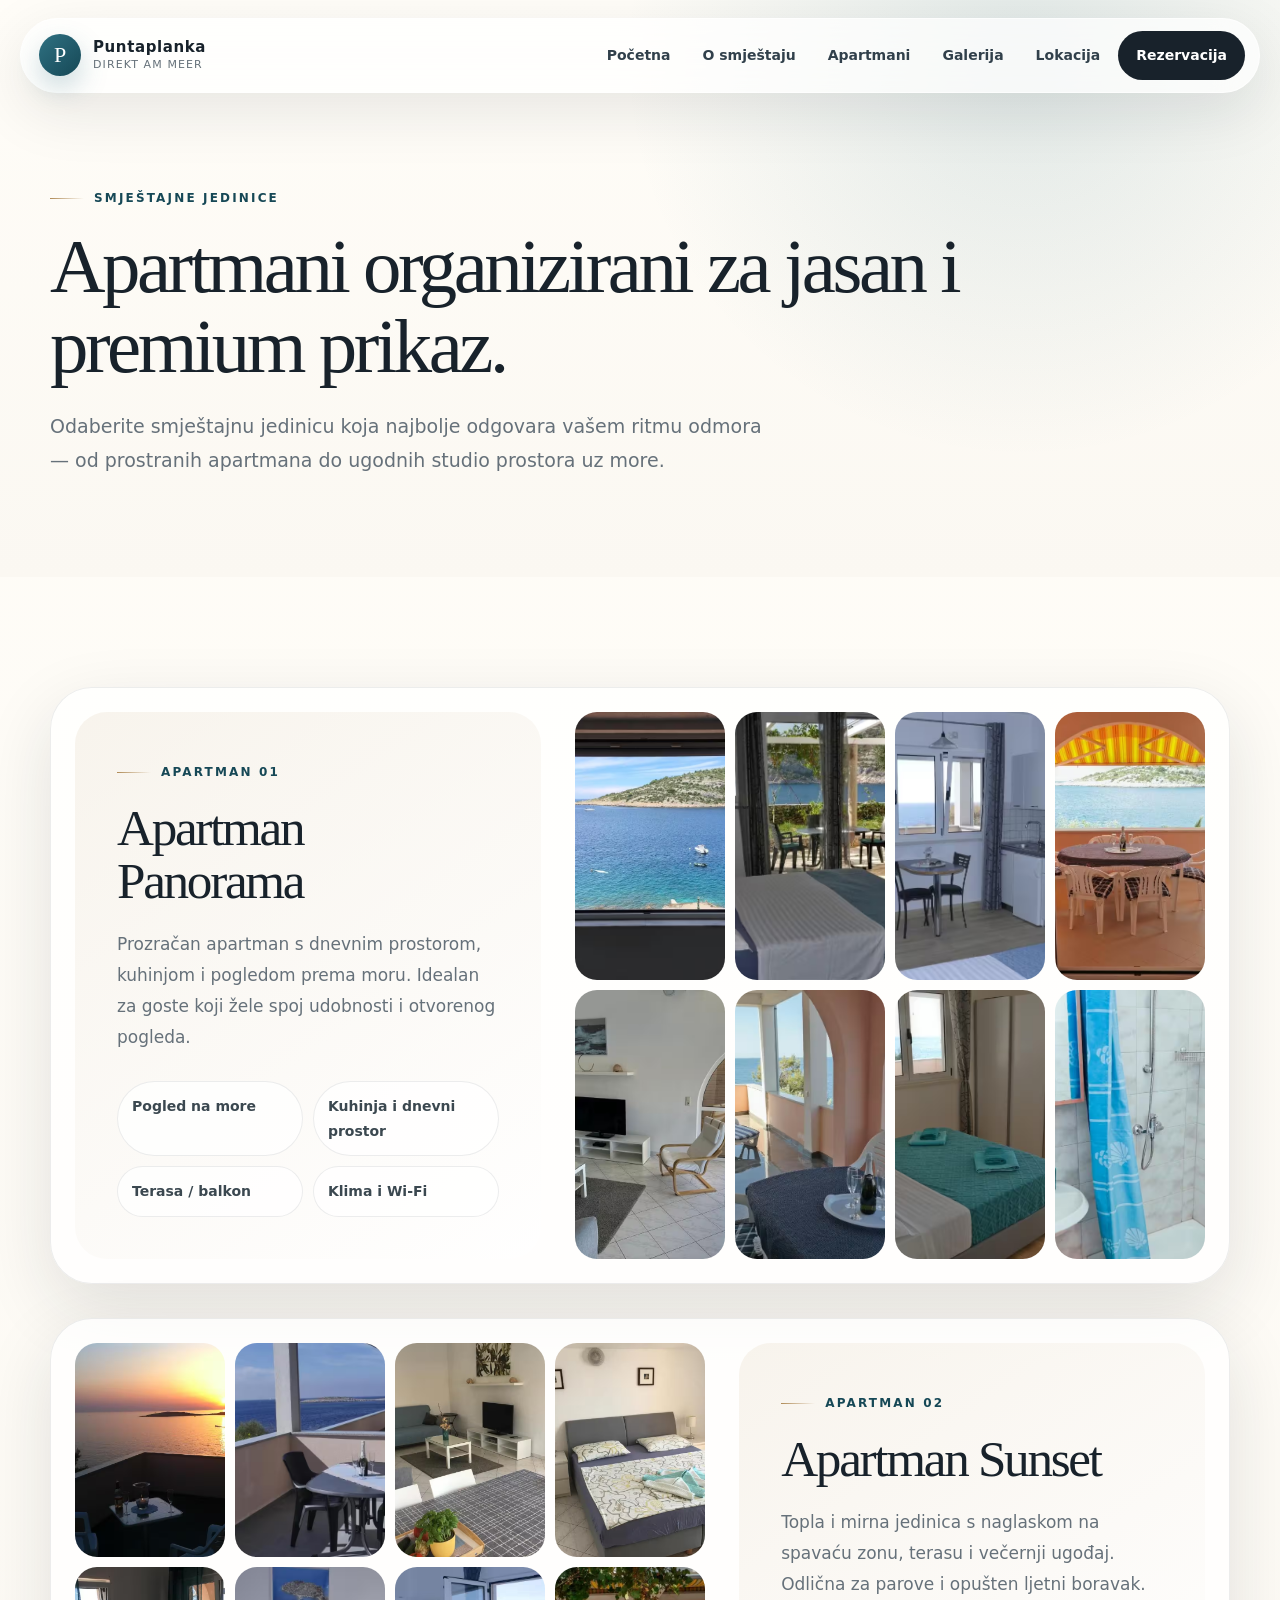
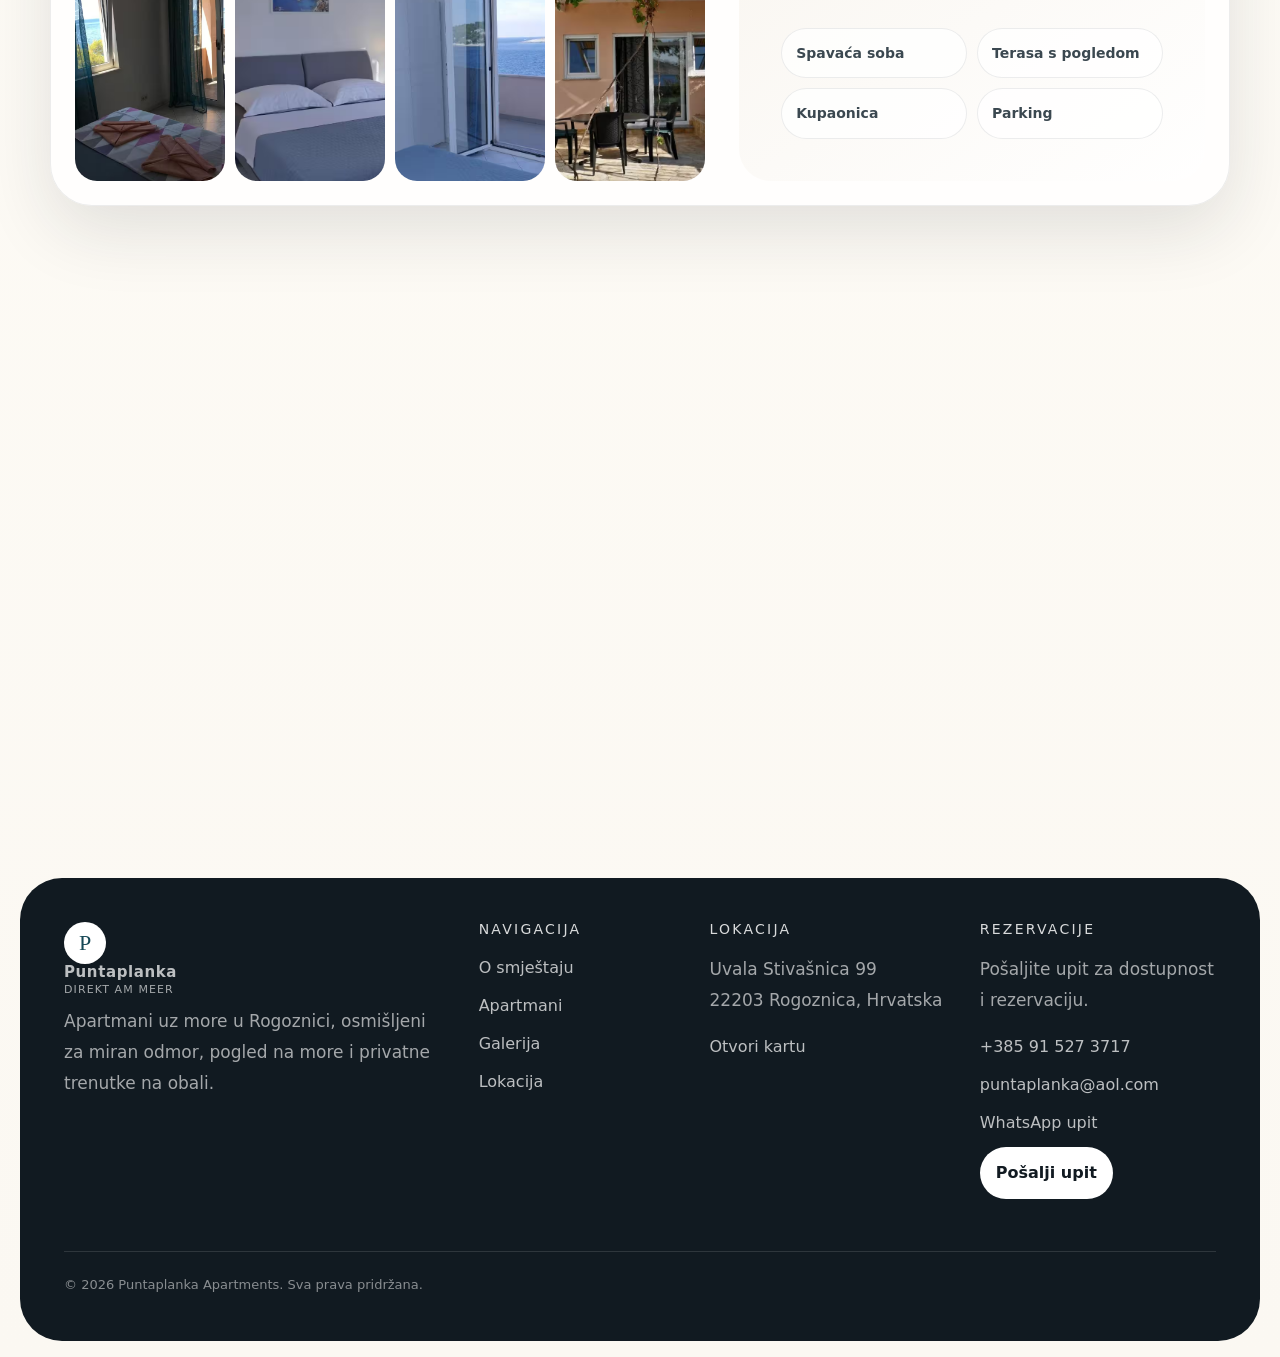
==== commit 515e84fe: "7" ====
--- a/apartmani.html
+++ b/apartmani.html
@@ -41,7 +41,7 @@
 <header class="site-header" id="top">
   <a class="brand" href="index.html" aria-label="Puntaplanka početna">
     <span class="brand-mark">P</span>
-    <span><strong>Puntaplanka</strong><small>Direkt am Meer Apartments</small></span>
+    <span><strong>Puntaplanka</strong><small>Direkt am Meer</small></span>
   </a>
   <button class="nav-toggle" aria-label="Otvori izbornik" aria-expanded="false"><span></span><span></span><span></span></button>
   <nav class="site-nav" aria-label="Glavna navigacija">
@@ -197,7 +197,7 @@
     <div>
       <a class="brand footer-brand" href="index.html">
         <span class="brand-mark">P</span>
-        <span><strong>Puntaplanka</strong><small>Direkt am Meer Apartments</small></span>
+        <span><strong>Puntaplanka</strong><small>Direkt am Meer</small></span>
       </a>
       <p>Apartmani uz more u Rogoznici, osmišljeni za miran odmor, pogled na more i privatne trenutke na obali.</p>
     </div>
--- a/assets/css/style.css
+++ b/assets/css/style.css
@@ -789,8 +789,15 @@
 }
 @media (max-width:680px){
   body{line-height:1.72}
-  .site-header{width:calc(100% - 22px);top:10px;padding:10px 12px}
-  .brand small{display:none}
+  .site-header{width:calc(100% - 22px);top:10px;padding:10px 12px;align-items:center}
+  .brand small{
+    display:block;
+    font-size:10px;
+    line-height:1.15;
+    margin-top:3px;
+    letter-spacing:.09em;
+    text-transform:uppercase;
+  }
   .brand strong{font-size:14px}
   .brand-mark{width:38px;height:38px}
   .hero{padding:124px 20px 56px}
